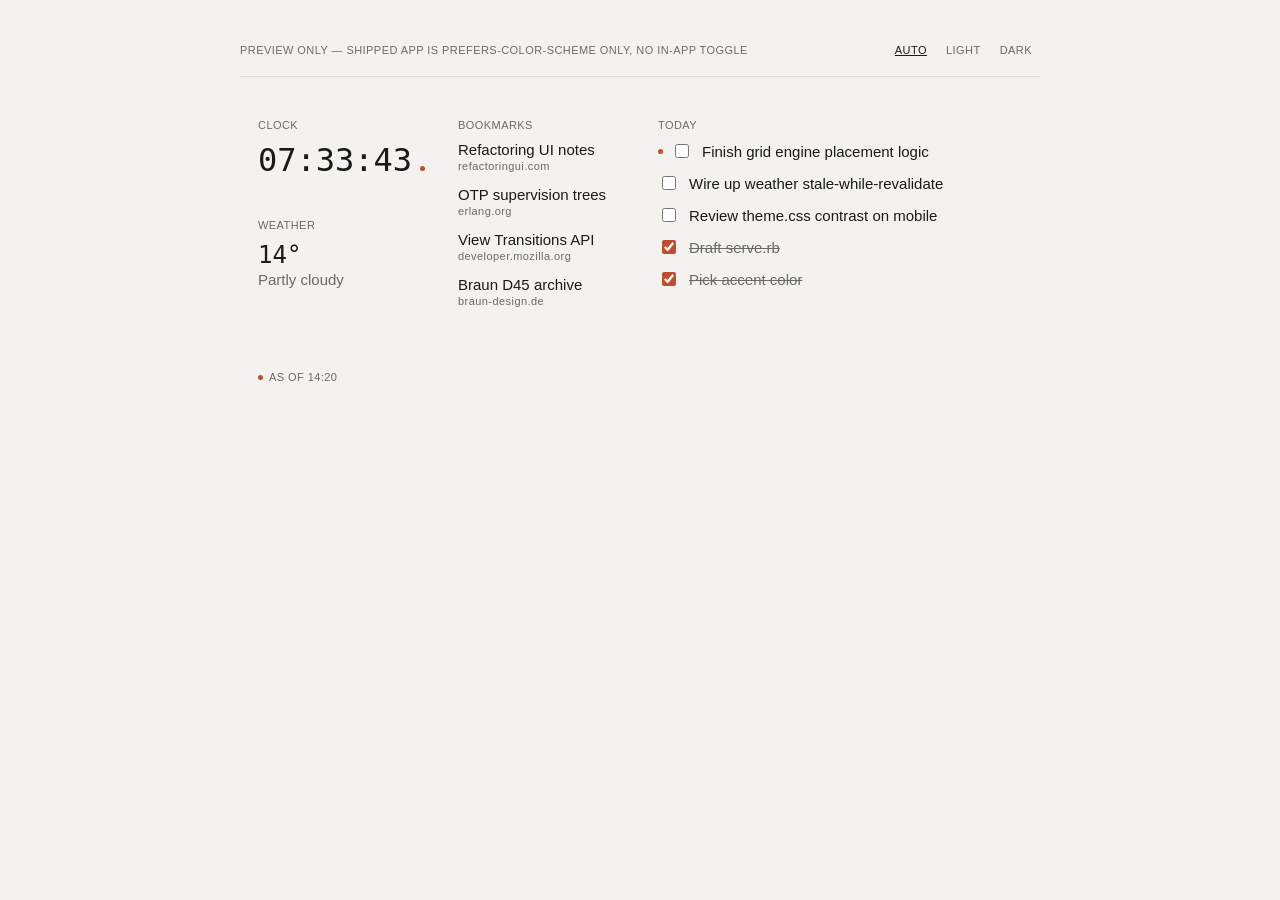
==== docs/index.html @ 2af603a7 "init" ====
<!doctype html>
<html lang="en">
<head>
<meta charset="utf-8">
<title>UIS — visual reference</title>
<style>
  /* ============================================================
     Same tokens as core/theme.css (see file). The [data-preview]
     attribute and the toggle bar below are NOT part of the
     shipped app — the real app is prefers-color-scheme only.
     They exist here purely so both states can be reviewed in
     one mockup.
     ============================================================ */
  :root {
    --font-body: -apple-system, BlinkMacSystemFont, "Helvetica Neue", Arial, sans-serif;
    --font-mono: ui-monospace, "SF Mono", Menlo, Consolas, monospace;
    --text-size-display: 2rem;
    --text-size-body: 0.9375rem;
    --text-size-label: 0.6875rem;
    --text-tracking-label: 0.04em;
    --cell-size: 100px;

    --color-bg: #F3F2EE;
    --color-text: #1A1A18;
    --color-text-muted: #6B6B66;
    --color-hairline: #DEDDD7;
    --color-accent: #BF4E30;
  }

  @media (prefers-color-scheme: dark) {
    :root {
      --color-bg: #181715;
      --color-text: #EDEBE4;
      --color-text-muted: #9A968C;
      --color-hairline: #2E2C28;
      --color-accent: #D6633F;
    }
  }

  /* preview-only override, mimics choosing OS light/dark for demo purposes */
  html[data-preview="light"] {
    --color-bg: #F3F2EE;
    --color-text: #1A1A18;
    --color-text-muted: #6B6B66;
    --color-hairline: #DEDDD7;
    --color-accent: #BF4E30;
  }
  html[data-preview="dark"] {
    --color-bg: #181715;
    --color-text: #EDEBE4;
    --color-text-muted: #9A968C;
    --color-hairline: #2E2C28;
    --color-accent: #D6633F;
  }

  * { box-sizing: border-box; }

  body {
    margin: 0;
    background: var(--color-bg);
    color: var(--color-text);
    font-family: var(--font-body);
    font-size: var(--text-size-body);
    min-height: 100vh;
    display: flex;
    flex-direction: column;
    align-items: center;
    padding: 40px 20px 80px;
    transition: background 0.2s ease, color 0.2s ease;
  }

  :focus-visible {
    outline: 2px solid var(--color-accent);
    outline-offset: 2px;
  }

  /* ---- demo-only toggle bar ---- */
  .preview-bar {
    width: 800px;
    max-width: 100%;
    display: flex;
    align-items: baseline;
    justify-content: space-between;
    padding-bottom: 16px;
    margin-bottom: 24px;
    border-bottom: 1px solid var(--color-hairline);
    font-size: var(--text-size-label);
    color: var(--color-text-muted);
  }
  .preview-bar .note { letter-spacing: var(--text-tracking-label); text-transform: uppercase; }
  .preview-bar .controls button {
    font-family: var(--font-body);
    font-size: var(--text-size-label);
    letter-spacing: var(--text-tracking-label);
    text-transform: uppercase;
    background: none;
    border: none;
    color: var(--color-text-muted);
    cursor: pointer;
    padding: 4px 8px;
  }
  .preview-bar .controls button[aria-pressed="true"] {
    color: var(--color-text);
    text-decoration: underline;
  }

  /* ---- grid ---- */
  #shell {
    display: grid;
    grid-template-columns: repeat(8, var(--cell-size));
    grid-auto-rows: var(--cell-size);
    gap: 0;
  }

  .module {
    position: relative;
    padding: 18px;
    overflow: hidden;
    display: flex;
    flex-direction: column;
  }

  .module .label {
    font-size: var(--text-size-label);
    letter-spacing: var(--text-tracking-label);
    text-transform: uppercase;
    color: var(--color-text-muted);
    margin: 0 0 10px;
  }

  .module .zoom-button {
    position: absolute;
    top: 16px;
    right: 16px;
    font-family: var(--font-body);
    font-size: var(--text-size-label);
    letter-spacing: var(--text-tracking-label);
    text-transform: uppercase;
    color: var(--color-text-muted);
    background: none;
    border: none;
    cursor: pointer;
    opacity: 0;
    pointer-events: none;
    transition: opacity 0.15s ease;
  }
  .module:hover .zoom-button,
  .module:focus-within .zoom-button {
    opacity: 1;
    pointer-events: auto;
  }
  .module .zoom-button:hover { color: var(--color-text); }

  .numeral {
    font-family: var(--font-mono);
    font-variant-numeric: tabular-nums;
  }

  .live-dot {
    display: inline-block;
    width: 5px;
    height: 5px;
    border-radius: 50%;
    background: var(--color-accent);
    flex: none;
  }
  .live-dot--pulse { animation: pulse 2s ease-in-out infinite; }
  @keyframes pulse {
    0%, 100% { opacity: 1; }
    50% { opacity: 0.35; }
  }
  @media (prefers-reduced-motion: reduce) {
    .live-dot--pulse { animation: none; }
  }

  /* ---- clock ---- */
  .widget-clock .numeral {
    font-size: var(--text-size-display);
    display: flex;
    align-items: baseline;
    gap: 8px;
  }

  /* ---- weather ---- */
  .widget-weather .numeral { font-size: 1.5rem; }
  .widget-weather .condition { margin: 2px 0 auto; color: var(--color-text-muted); }
  .widget-weather .freshness {
    display: flex;
    align-items: center;
    gap: 6px;
    font-size: var(--text-size-label);
    letter-spacing: var(--text-tracking-label);
    text-transform: uppercase;
    color: var(--color-text-muted);
  }

  /* ---- todo ---- */
  .app-todo ul {
    list-style: none;
    margin: 0;
    padding: 0;
    display: flex;
    flex-direction: column;
    gap: 12px;
  }
  .app-todo li {
    display: flex;
    align-items: center;
    gap: 10px;
  }
  .app-todo input[type="checkbox"] {
    accent-color: var(--color-accent);
    width: 14px;
    height: 14px;
    flex: none;
  }
  .app-todo li.done span { color: var(--color-text-muted); text-decoration: line-through; }
  .app-todo li .live-dot { margin-right: -2px; }

  /* ---- bookmarks ---- */
  .app-bookmarks ul {
    list-style: none;
    margin: 0;
    padding: 0;
    display: flex;
    flex-direction: column;
    gap: 14px;
  }
  .app-bookmarks a {
    color: var(--color-text);
    text-decoration: none;
    font-size: var(--text-size-body);
  }
  .app-bookmarks a:hover { text-decoration: underline; }
  .app-bookmarks .domain {
    display: block;
    font-size: var(--text-size-label);
    letter-spacing: var(--text-tracking-label);
    color: var(--color-text-muted);
    margin-top: 2px;
  }
</style>
</head>
<body>

  <div class="preview-bar">
    <span class="note">Preview only — shipped app is prefers-color-scheme only, no in-app toggle</span>
    <span class="controls">
      <button type="button" data-set="">Auto</button>
      <button type="button" data-set="light">Light</button>
      <button type="button" data-set="dark">Dark</button>
    </span>
  </div>

  <div id="shell">

    <div class="module widget-clock" style="grid-column: 1 / span 2; grid-row: 1 / span 1;">
      <p class="label">Clock</p>
      <button class="zoom-button" type="button">Expand</button>
      <div class="numeral" id="clock-time">
        <span id="clock-text">14:32:07</span>
        <span class="live-dot live-dot--pulse" aria-hidden="true"></span>
      </div>
    </div>

    <div class="module widget-weather" style="grid-column: 1 / span 2; grid-row: 2 / span 2;">
      <p class="label">Weather</p>
      <button class="zoom-button" type="button">Expand</button>
      <div class="numeral">14°</div>
      <div class="condition">Partly cloudy</div>
      <div class="freshness">
        <span class="live-dot live-dot--pulse" aria-hidden="true"></span>
        As of 14:20
      </div>
    </div>

    <div class="module app-bookmarks" style="grid-column: 3 / span 2; grid-row: 1 / span 4;">
      <p class="label">Bookmarks</p>
      <button class="zoom-button" type="button">Expand</button>
      <ul>
        <li>
          <a href="#">Refactoring UI notes</a>
          <span class="domain">refactoringui.com</span>
        </li>
        <li>
          <a href="#">OTP supervision trees</a>
          <span class="domain">erlang.org</span>
        </li>
        <li>
          <a href="#">View Transitions API</a>
          <span class="domain">developer.mozilla.org</span>
        </li>
        <li>
          <a href="#">Braun D45 archive</a>
          <span class="domain">braun-design.de</span>
        </li>
      </ul>
    </div>

    <div class="module app-todo" style="grid-column: 5 / span 4; grid-row: 1 / span 4;">
      <p class="label">Today</p>
      <button class="zoom-button" type="button">Expand</button>
      <ul>
        <li>
          <span class="live-dot" aria-hidden="true"></span>
          <input type="checkbox" id="t1"><label for="t1">Finish grid engine placement logic</label>
        </li>
        <li>
          <input type="checkbox" id="t2"><label for="t2">Wire up weather stale-while-revalidate</label>
        </li>
        <li>
          <input type="checkbox" id="t3"><label for="t3">Review theme.css contrast on mobile</label>
        </li>
        <li class="done">
          <input type="checkbox" id="t4" checked><label for="t4"><span>Draft serve.rb</span></label>
        </li>
        <li class="done">
          <input type="checkbox" id="t5" checked><label for="t5"><span>Pick accent color</span></label>
        </li>
      </ul>
    </div>

  </div>

<script>
  // clock tick
  function tick() {
    var el = document.getElementById('clock-text');
    if (el) el.textContent = new Date().toLocaleTimeString([], { hour12: false });
  }
  tick();
  setInterval(tick, 1000);

  // demo-only preview toggle
  var buttons = document.querySelectorAll('.controls button');
  buttons.forEach(function (btn) {
    btn.addEventListener('click', function () {
      var val = btn.getAttribute('data-set');
      if (val) {
        document.documentElement.setAttribute('data-preview', val);
      } else {
        document.documentElement.removeAttribute('data-preview');
      }
      buttons.forEach(function (b) {
        b.setAttribute('aria-pressed', b === btn ? 'true' : 'false');
      });
    });
  });
  buttons[0].setAttribute('aria-pressed', 'true');
</script>

</body>
</html>
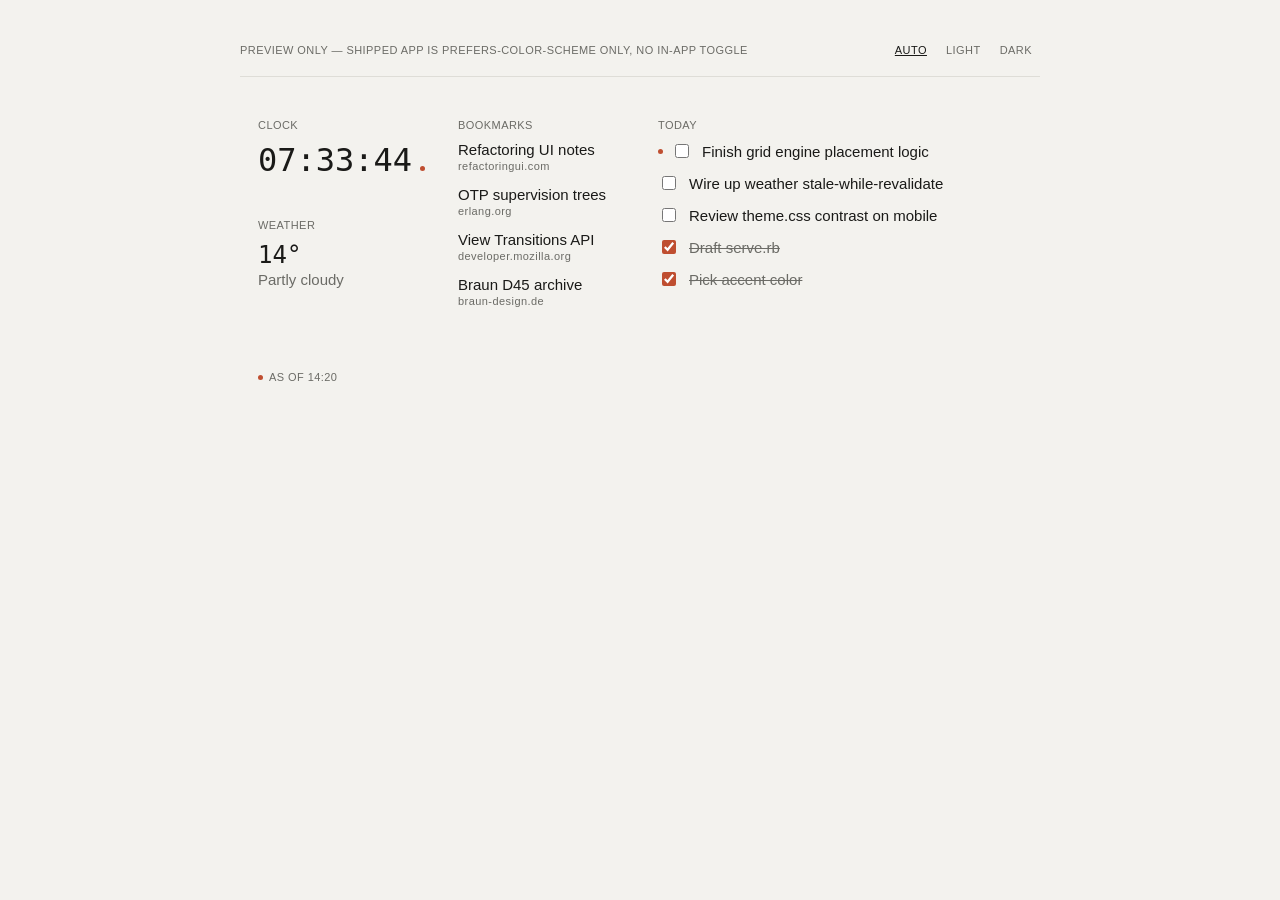
==== commit 01ef40fa: "chore: scaled clock, some styling" ====
--- a/docs/index.html
+++ b/docs/index.html
@@ -256,7 +256,7 @@
 
     <div class="module widget-clock" style="grid-column: 1 / span 2; grid-row: 1 / span 1;">
       <p class="label">Clock</p>
-      <button class="zoom-button" type="button">Expand</button>
+      <button class="zoom-button" type="button" aria-label="Expand Clock"><img src="../assets/zoom_icon.svg" alt="Zoom" /></button>
       <div class="numeral" id="clock-time">
         <span id="clock-text">14:32:07</span>
         <span class="live-dot live-dot--pulse" aria-hidden="true"></span>
@@ -265,7 +265,7 @@
 
     <div class="module widget-weather" style="grid-column: 1 / span 2; grid-row: 2 / span 2;">
       <p class="label">Weather</p>
-      <button class="zoom-button" type="button">Expand</button>
+      <button class="zoom-button" type="button" aria-label="Expand Weather"><img src="../assets/zoom_icon.svg" alt="Zoom" /></button>
       <div class="numeral">14°</div>
       <div class="condition">Partly cloudy</div>
       <div class="freshness">
@@ -276,7 +276,7 @@
 
     <div class="module app-bookmarks" style="grid-column: 3 / span 2; grid-row: 1 / span 4;">
       <p class="label">Bookmarks</p>
-      <button class="zoom-button" type="button">Expand</button>
+      <button class="zoom-button" type="button" aria-label="Expand Bookmarks"><img src="../assets/zoom_icon.svg" alt="Zoom" /></button>
       <ul>
         <li>
           <a href="#">Refactoring UI notes</a>
@@ -299,7 +299,7 @@
 
     <div class="module app-todo" style="grid-column: 5 / span 4; grid-row: 1 / span 4;">
       <p class="label">Today</p>
-      <button class="zoom-button" type="button">Expand</button>
+      <button class="zoom-button" type="button" aria-label="Expand Tasks"><img src="../assets/zoom_icon.svg" alt="Zoom" /></button>
       <ul>
         <li>
           <span class="live-dot" aria-hidden="true"></span>
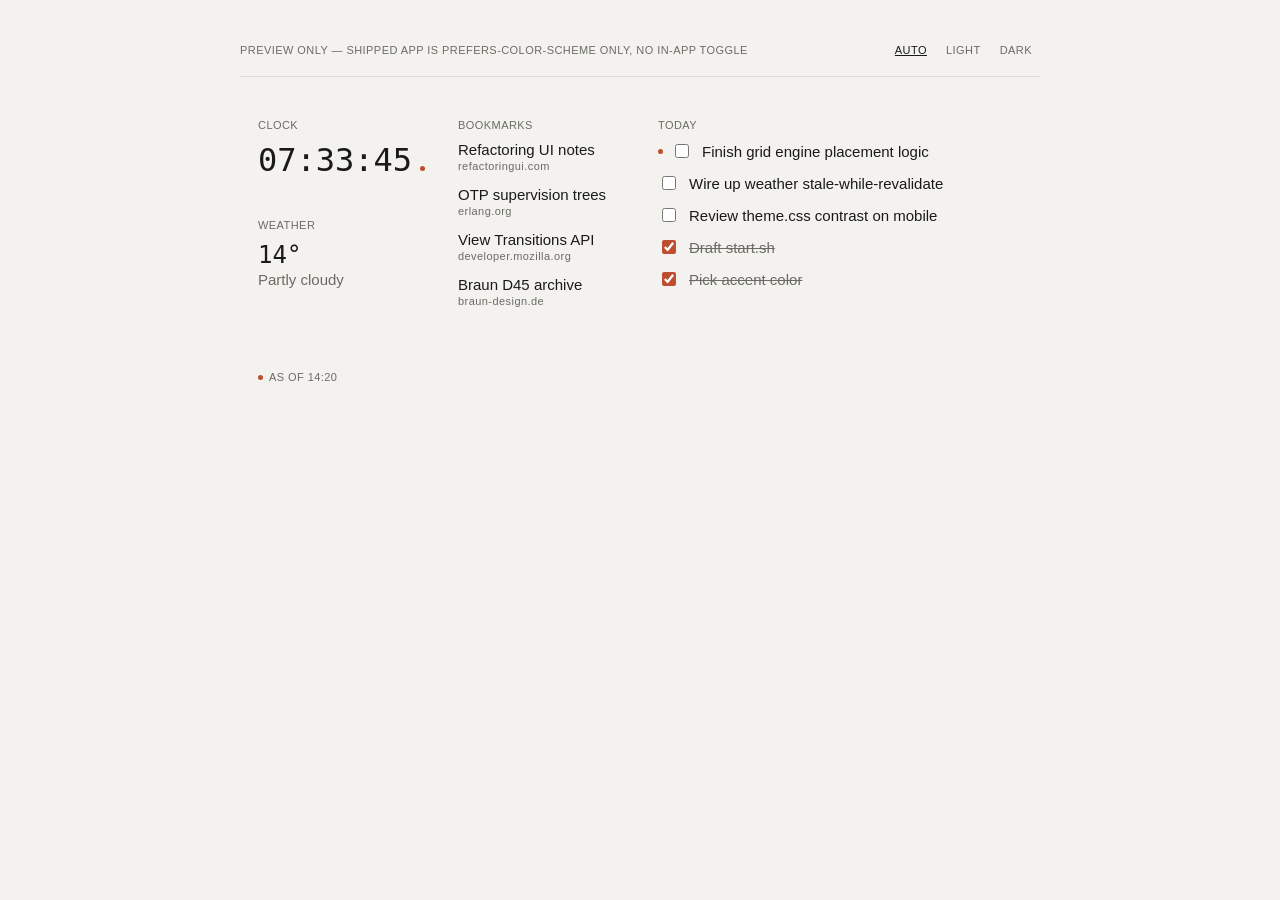
==== commit a5e35632: "chore: updated docs" ====
--- a/docs/index.html
+++ b/docs/index.html
@@ -312,7 +312,7 @@
           <input type="checkbox" id="t3"><label for="t3">Review theme.css contrast on mobile</label>
         </li>
         <li class="done">
-          <input type="checkbox" id="t4" checked><label for="t4"><span>Draft serve.rb</span></label>
+          <input type="checkbox" id="t4" checked><label for="t4"><span>Draft start.sh</span></label>
         </li>
         <li class="done">
           <input type="checkbox" id="t5" checked><label for="t5"><span>Pick accent color</span></label>
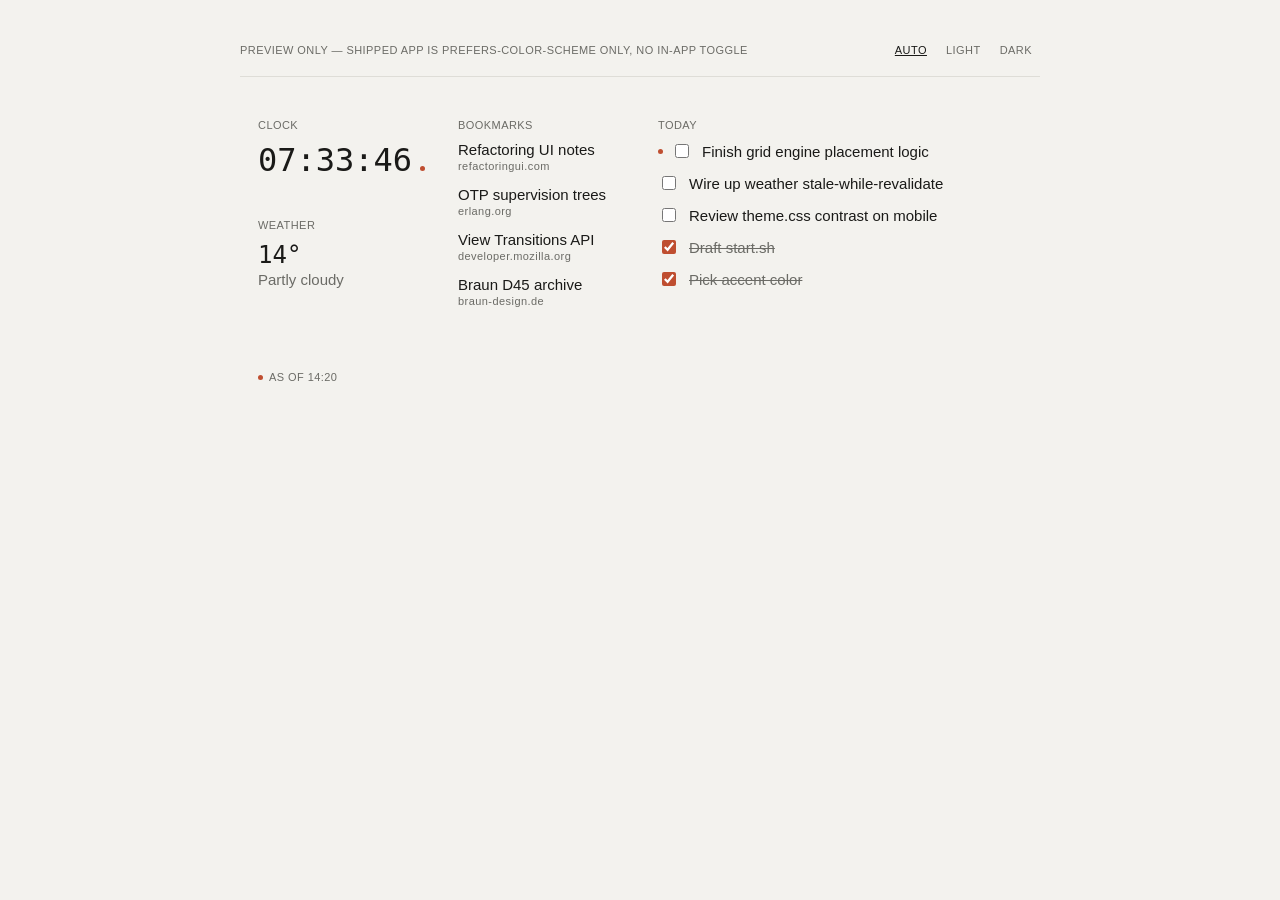
==== commit 36ad8ab0: "refactor(clock): move clock from widgets to apps <app-clock> in apps/clock/clock-app.js; registry ty" ====
--- a/docs/index.html
+++ b/docs/index.html
@@ -174,7 +174,7 @@
   }
 
   /* ---- clock ---- */
-  .widget-clock .numeral {
+  .app-clock .numeral {
     font-size: var(--text-size-display);
     display: flex;
     align-items: baseline;
@@ -254,7 +254,7 @@
 
   <div id="shell">
 
-    <div class="module widget-clock" style="grid-column: 1 / span 2; grid-row: 1 / span 1;">
+    <div class="module app-clock" style="grid-column: 1 / span 2; grid-row: 1 / span 1;">
       <p class="label">Clock</p>
       <button class="zoom-button" type="button" aria-label="Expand Clock"><img src="../assets/zoom_icon.svg" alt="Zoom" /></button>
       <div class="numeral" id="clock-time">
